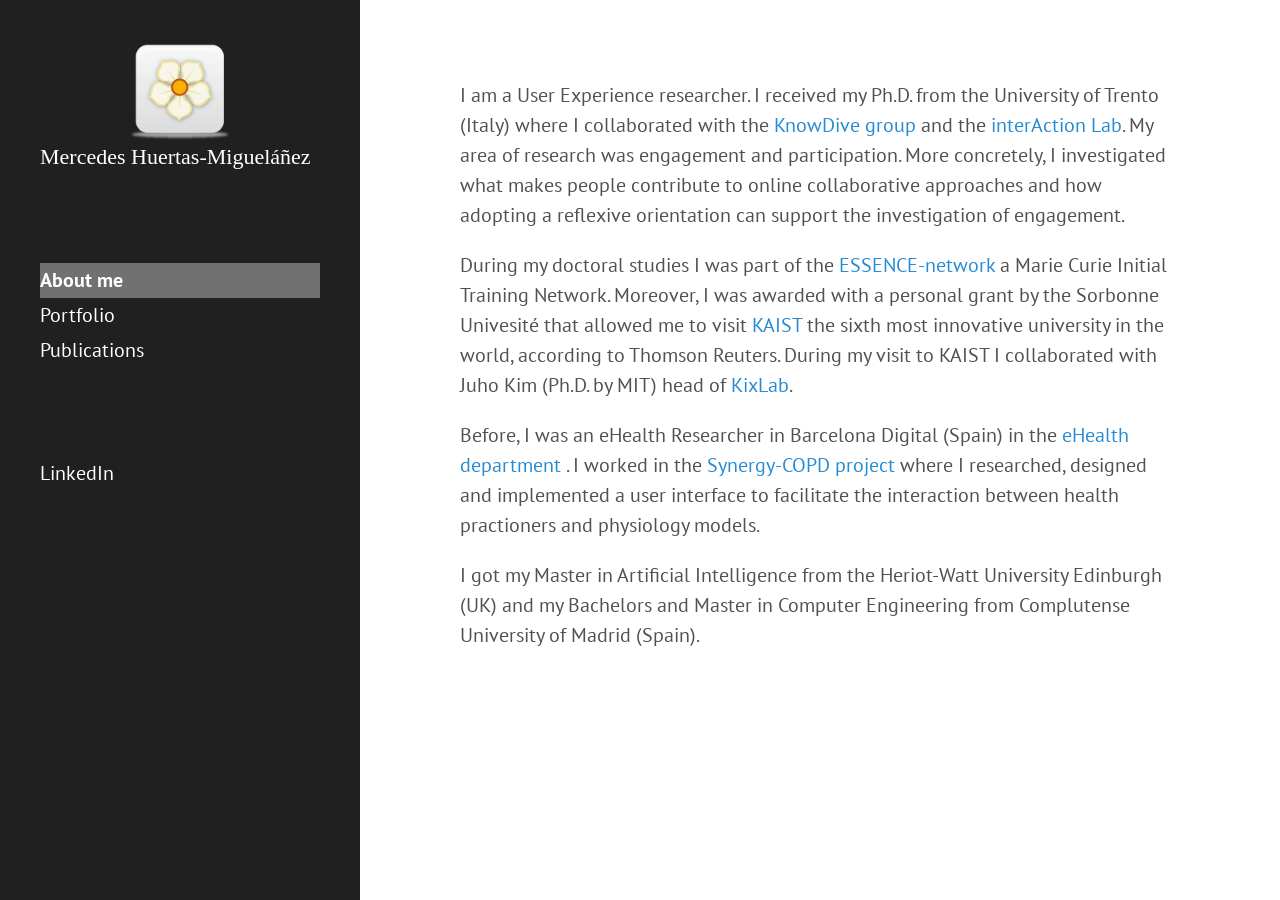
==== index.html @ 63ceecf5 "Update lists Update grammar & paper lists" ====
<!DOCTYPE html>
<html lang="en-us">

  <head>
  <link href="http://gmpg.org/xfn/11" rel="profile">
  <meta http-equiv="X-UA-Compatible" content="IE=edge">
  <meta http-equiv="content-type" content="text/html; charset=utf-8">

  <!-- Enable responsiveness on mobile devices-->
  <meta name="viewport" content="width=device-width, initial-scale=1.0, maximum-scale=1">

  <title>
    
      Mercedes Huertas-Migueláñez &middot; Personal Webpage
    
  </title>

  <!-- CSS -->
  <link rel="stylesheet" href="/public/css/poole.css">
  <link rel="stylesheet" href="/public/css/syntax.css">
  <link rel="stylesheet" href="/public/css/hyde.css">
  <link rel="stylesheet" href="/public/css/mystyle.css">
  <link rel="stylesheet" href="http://fonts.googleapis.com/css?family=PT+Sans:400,400italic,700|Abril+Fatface">

  <!-- Icons -->
  <link rel="apple-touch-icon-precomposed" sizes="144x144" href="/public/apple-touch-icon-144-precomposed.png">
  <link rel="shortcut icon" href="/public/favicon.ico">

  <!-- RSS -->
  <link rel="alternate" type="application/rss+xml" title="RSS" href="/atom.xml">
  <link rel="icon" type="image/png" sizes="32x32" href="Magnolia-icon.png">
</head>


  <body>

    <div class="sidebar">
      <div class="container">
        
        <div class="sidebar-about">
       <!--   <br>      
        <br>
        <br> 
          <a href="#" class="image avatar"><img src="Magnolia-icon.png" alt="" /></a>-->
          <img src="Magnolia-icon.png" alt="mobile app" style="width:100px;height:100px; margin: auto;">
          <!--<h3>-->
            Mercedes Huertas-Migueláñez
          <!--</h3>-->

        </div>
        <br>      
        <br>
        <br>

        <nav class="sidebar-nav">
          <a class="sidebar-nav-item active" href="/">About me</a>
          
          <a class="sidebar-nav-item" href="/portfolio/">Portfolio</a>
        
          <a class="sidebar-nav-item" href="/papers/">Publications</a>
    
        <br>      
        <br>
        <br>

         <a href="https://bit.ly/2Ie0pxe">LinkedIn</a>
          <!--<a class="sidebar-nav-item" href="https://github.com/paulachocron">GitHub</a> -->
          <!-- <span class="sidebar-nav-item">Currently v2.1.0</span> -->
        </nav>

        <!-- <p>&copy; 2018. All rights reserved.</p> -->
      </div>
    </div>
  
    <!--<h1 class="page-title" style="text-align: center; text-decoration: underline; text-underline-position: under"> About me</h1>-->
    <div class="content container">
      <p>I am a User Experience researcher. I received my Ph.D. from the University of Trento (Italy) where I collaborated with the  <a href="http://knowdive.disi.unitn.it/">KnowDive group</a> and the  <a href="http://interaction.disi.unitn.it/")>interAction Lab</a>. My area of research was engagement and participation. More concretely, I investigated what makes people contribute to online collaborative approaches and how adopting a reflexive orientation can support the investigation of engagement.</p>

      <p>During my doctoral studies I was part of the <a href="https://www.essence-network.com/">ESSENCE-network</a> a Marie Curie Initial Training Network. Moreover, I was awarded with a personal grant by the Sorbonne Univesité that allowed me to visit <a href="https://www.kaist.ac.kr/html/en/">KAIST</a> the sixth most innovative university in the world, according to Thomson Reuters. During my visit to KAIST I collaborated with Juho Kim (Ph.D. by MIT) head of <a href="https://www.kixlab.org/">KixLab</a>.</p>
  
      <p>Before, I was an eHealth Researcher in Barcelona Digital (Spain) in the <a href="https://eurecat.org/en/field-of-knowledge/ehealth/">eHealth department </a>. I worked in the <a href="https://eurecat.org/en/portfolio-items/synergy-copd/">Synergy-COPD project</a> where I researched, designed and implemented a user interface to facilitate the interaction between health practioners and physiology models.</p>

      <p>I got my Master in Artificial Intelligence from the Heriot-Watt University Edinburgh (UK) and my Bachelors and Master in Computer Engineering from Complutense University of Madrid (Spain).</p>

      <!--
      <p>To contact me, write me an email to mmercedeshuertas at gmail dot com</p>
      -->

    </div>
  
  </body>
</html>
---- public/css/poole.css ----
/*
 *                        ___
 *                       /\_ \
 *  _____     ___     ___\//\ \      __
 * /\ '__`\  / __`\  / __`\\ \ \   /'__`\
 * \ \ \_\ \/\ \_\ \/\ \_\ \\_\ \_/\  __/
 *  \ \ ,__/\ \____/\ \____//\____\ \____\
 *   \ \ \/  \/___/  \/___/ \/____/\/____/
 *    \ \_\
 *     \/_/
 *
 * Designed, built, and released under MIT license by @mdo. Learn more at
 * https://github.com/poole/poole.
 */


/*
 * Contents
 *
 * Body resets
 * Custom type
 * Messages
 * Container
 * Masthead
 * Posts and pages
 * Pagination
 * Reverse layout
 * Themes
 */


/*
 * Body resets
 *
 * Update the foundational and global aspects of the page.
 */

* {
  -webkit-box-sizing: border-box;
     -moz-box-sizing: border-box;
          box-sizing: border-box;
}

html,
body {
  margin: 0;
  padding: 0;
}

html {
  font-family: "Helvetica Neue", Helvetica, Arial, sans-serif;
  font-size: 16px;
  line-height: 1.5;
}
@media (min-width: 38em) {
  html {
    font-size: 20px;
  }
}

body {
  color: #515151;
  background-color: #fff;
  -webkit-text-size-adjust: 100%;
      -ms-text-size-adjust: 100%;
}

/* No `:visited` state is required by default (browsers will use `a`) */
a {
  color: #268bd2;
  text-decoration: none;
}
a strong {
  color: inherit;
}
/* `:focus` is linked to `:hover` for basic accessibility */
a:hover,
a:focus {
  text-decoration: underline;
}

/* Headings */
h1, h2, h3, h4, h5, h6 {
  margin-bottom: .5rem;
  font-weight: bold;
  line-height: 1.25;
  color: #313131;
  text-rendering: optimizeLegibility;
}
h1 {
  font-size: 2rem;
}
h2 {
  margin-top: 1rem;
  font-size: 1.5rem;
}
h3 {
  margin-top: 1.5rem;
  font-size: 1.25rem;
}
h4, h5, h6 {
  margin-top: 1rem;
  font-size: 1rem;
}

/* Body text */
p {
  margin-top: 0;
  margin-bottom: 1rem;
}

strong {
  color: #303030;
}


/* Lists */
ul, ol, dl {
  margin-top: 0;
  margin-bottom: 1rem;
}

dt {
  font-weight: bold;
}
dd {
  margin-bottom: .5rem;
}

/* Misc */
hr {
  position: relative;
  margin: 1.5rem 0;
  border: 0;
  border-top: 1px solid #eee;
  border-bottom: 1px solid #fff;
}

abbr {
  font-size: 85%;
  font-weight: bold;
  color: #555;
  text-transform: uppercase;
}
abbr[title] {
  cursor: help;
  border-bottom: 1px dotted #e5e5e5;
}

/* Code */
code,
pre {
  font-family: Menlo, Monaco, "Courier New", monospace;
}
code {
  padding: .25em .5em;
  font-size: 85%;
  color: #bf616a;
  background-color: #f9f9f9;
  border-radius: 3px;
}
pre {
  display: block;
  margin-top: 0;
  margin-bottom: 1rem;
  padding: 1rem;
  font-size: .8rem;
  line-height: 1.4;
  white-space: pre;
  white-space: pre-wrap;
  word-break: break-all;
  word-wrap: break-word;
  background-color: #f9f9f9;
}
pre code {
  padding: 0;
  font-size: 100%;
  color: inherit;
  background-color: transparent;
}

/* Pygments via Jekyll */
.highlight {
  margin-bottom: 1rem;
  border-radius: 4px;
}
.highlight pre {
  margin-bottom: 0;
}

/* Gist via GitHub Pages */
.gist .gist-file {
  font-family: Menlo, Monaco, "Courier New", monospace !important;
}
.gist .markdown-body {
  padding: 15px;
}
.gist pre {
  padding: 0;
  background-color: transparent;
}
.gist .gist-file .gist-data {
  font-size: .8rem !important;
  line-height: 1.4;
}
.gist code {
  padding: 0;
  color: inherit;
  background-color: transparent;
  border-radius: 0;
}

/* Quotes */
blockquote {
  padding: .5rem 1rem;
  margin: .8rem 0;
  color: #7a7a7a;
  border-left: .25rem solid #e5e5e5;
}
blockquote p:last-child {
  margin-bottom: 0;
}
@media (min-width: 30em) {
  blockquote {
    padding-right: 5rem;
    padding-left: 1.25rem;
  }
}

img {
  display: block;
  max-width: 100%;
  margin: 0 0 1rem;
  border-radius: 5px;
}

/* Tables */
table {
  margin-bottom: 1rem;
  width: 100%;
  border: 1px solid #e5e5e5;
  border-collapse: collapse;
}
td,
th {
  padding: .25rem .5rem;
  border: 1px solid #e5e5e5;
}
tbody tr:nth-child(odd) td,
tbody tr:nth-child(odd) th {
  background-color: #f9f9f9;
}


/*
 * Custom type
 *
 * Extend paragraphs with `.lead` for larger introductory text.
 */

.lead {
  font-size: 1.25rem;
  font-weight: 300;
}


/*
 * Messages
 *
 * Show alert messages to users. You may add it to single elements like a `<p>`,
 * or to a parent if there are multiple elements to show.
 */

.message {
  margin-bottom: 1rem;
  padding: 1rem;
  color: #717171;
  background-color: #f9f9f9;
}


/*
 * Container
 *
 * Center the page content.
 */

.container {
  max-width: 38rem;
  padding-left:  1rem;
  padding-right: 1rem;
  margin-left:  auto;
  margin-right: auto;
}


/*
 * Masthead
 *
 * Super small header above the content for site name and short description.
 */

.masthead {
  padding-top:    1rem;
  padding-bottom: 1rem;
  margin-bottom: 3rem;
}
.masthead-title {
  margin-top: 0;
  margin-bottom: 0;
  color: #505050;
}
.masthead-title a {
  color: #505050;
}
.masthead-title small {
  font-size: 75%;
  font-weight: 400;
  color: #c0c0c0;
  letter-spacing: 0;
}


/*
 * Posts and pages
 *
 * Each post is wrapped in `.post` and is used on default and post layouts. Each
 * page is wrapped in `.page` and is only used on the page layout.
 */

.page,
.post {
  margin-bottom: 4em;
}

/* Blog post or page title */
.page-title,
.post-title,
.post-title a {
  color: #303030;
}
.page-title,
.post-title {
  margin-top: 0;
}

/* Meta data line below post title */
.post-date {
  display: block;
  margin-top: -.5rem;
  margin-bottom: 1rem;
  color: #9a9a9a;
}

/* Related posts */
.related {
  padding-top: 2rem;
  padding-bottom: 2rem;
  border-top: 1px solid #eee;
}
.related-posts {
  padding-left: 0;
  list-style: none;
}
.related-posts h3 {
  margin-top: 0;
}
.related-posts li small {
  font-size: 75%;
  color: #999;
}
.related-posts li a:hover {
  color: #268bd2;
  text-decoration: none;
}
.related-posts li a:hover small {
  color: inherit;
}


/*
 * Pagination
 *
 * Super lightweight (HTML-wise) blog pagination. `span`s are provide for when
 * there are no more previous or next posts to show.
 */

.pagination {
  overflow: hidden; /* clearfix */
  margin-left: -1rem;
  margin-right: -1rem;
  font-family: "PT Sans", Helvetica, Arial, sans-serif;
  color: #ccc;
  text-align: center;
}

/* Pagination items can be `span`s or `a`s */
.pagination-item {
  display: block;
  padding: 1rem;
  border: 1px solid #eee;
}
.pagination-item:first-child {
  margin-bottom: -1px;
}

/* Only provide a hover state for linked pagination items */
a.pagination-item:hover {
  background-color: #f5f5f5;
}

@media (min-width: 30em) {
  .pagination {
    margin: 3rem 0;
  }
  .pagination-item {
    float: left;
    width: 50%;
  }
  .pagination-item:first-child {
    margin-bottom: 0;
    border-top-left-radius:    4px;
    border-bottom-left-radius: 4px;
  }
  .pagination-item:last-child {
    margin-left: -1px;
    border-top-right-radius:    4px;
    border-bottom-right-radius: 4px;
  }
}
---- public/css/syntax.css ----
.highlight .hll { background-color: #ffc; }
.highlight .c { color: #999; } /* Comment */
.highlight .err { color: #a00; background-color: #faa } /* Error */
.highlight .k { color: #069; } /* Keyword */
.highlight .o { color: #555 } /* Operator */
.highlight .cm { color: #09f; font-style: italic } /* Comment.Multiline */
.highlight .cp { color: #099 } /* Comment.Preproc */
.highlight .c1 { color: #999; } /* Comment.Single */
.highlight .cs { color: #999; } /* Comment.Special */
.highlight .gd { background-color: #fcc; border: 1px solid #c00 } /* Generic.Deleted */
.highlight .ge { font-style: italic } /* Generic.Emph */
.highlight .gr { color: #f00 } /* Generic.Error */
.highlight .gh { color: #030; } /* Generic.Heading */
.highlight .gi { background-color: #cfc; border: 1px solid #0c0 } /* Generic.Inserted */
.highlight .go { color: #aaa } /* Generic.Output */
.highlight .gp { color: #009; } /* Generic.Prompt */
.highlight .gs { } /* Generic.Strong */
.highlight .gu { color: #030; } /* Generic.Subheading */
.highlight .gt { color: #9c6 } /* Generic.Traceback */
.highlight .kc { color: #069; } /* Keyword.Constant */
.highlight .kd { color: #069; } /* Keyword.Declaration */
.highlight .kn { color: #069; } /* Keyword.Namespace */
.highlight .kp { color: #069 } /* Keyword.Pseudo */
.highlight .kr { color: #069; } /* Keyword.Reserved */
.highlight .kt { color: #078; } /* Keyword.Type */
.highlight .m { color: #f60 } /* Literal.Number */
.highlight .s { color: #d44950 } /* Literal.String */
.highlight .na { color: #4f9fcf } /* Name.Attribute */
.highlight .nb { color: #366 } /* Name.Builtin */
.highlight .nc { color: #0a8; } /* Name.Class */
.highlight .no { color: #360 } /* Name.Constant */
.highlight .nd { color: #99f } /* Name.Decorator */
.highlight .ni { color: #999; } /* Name.Entity */
.highlight .ne { color: #c00; } /* Name.Exception */
.highlight .nf { color: #c0f } /* Name.Function */
.highlight .nl { color: #99f } /* Name.Label */
.highlight .nn { color: #0cf; } /* Name.Namespace */
.highlight .nt { color: #2f6f9f; } /* Name.Tag */
.highlight .nv { color: #033 } /* Name.Variable */
.highlight .ow { color: #000; } /* Operator.Word */
.highlight .w { color: #bbb } /* Text.Whitespace */
.highlight .mf { color: #f60 } /* Literal.Number.Float */
.highlight .mh { color: #f60 } /* Literal.Number.Hex */
.highlight .mi { color: #f60 } /* Literal.Number.Integer */
.highlight .mo { color: #f60 } /* Literal.Number.Oct */
.highlight .sb { color: #c30 } /* Literal.String.Backtick */
.highlight .sc { color: #c30 } /* Literal.String.Char */
.highlight .sd { color: #c30; font-style: italic } /* Literal.String.Doc */
.highlight .s2 { color: #c30 } /* Literal.String.Double */
.highlight .se { color: #c30; } /* Literal.String.Escape */
.highlight .sh { color: #c30 } /* Literal.String.Heredoc */
.highlight .si { color: #a00 } /* Literal.String.Interpol */
.highlight .sx { color: #c30 } /* Literal.String.Other */
.highlight .sr { color: #3aa } /* Literal.String.Regex */
.highlight .s1 { color: #c30 } /* Literal.String.Single */
.highlight .ss { color: #fc3 } /* Literal.String.Symbol */
.highlight .bp { color: #366 } /* Name.Builtin.Pseudo */
.highlight .vc { color: #033 } /* Name.Variable.Class */
.highlight .vg { color: #033 } /* Name.Variable.Global */
.highlight .vi { color: #033 } /* Name.Variable.Instance */
.highlight .il { color: #f60 } /* Literal.Number.Integer.Long */

.css .o,
.css .o + .nt,
.css .nt + .nt { color: #999; }
---- public/css/hyde.css ----
/*
 *  __                  __
 * /\ \                /\ \
 * \ \ \___   __  __   \_\ \     __
 *  \ \  _ `\/\ \/\ \  /'_` \  /'__`\
 *   \ \ \ \ \ \ \_\ \/\ \_\ \/\  __/
 *    \ \_\ \_\/`____ \ \___,_\ \____\
 *     \/_/\/_/`/___/> \/__,_ /\/____/
 *                /\___/
 *                \/__/
 *
 * Designed, built, and released under MIT license by @mdo. Learn more at
 * https://github.com/poole/hyde.
 */


/*
 * Contents
 *
 * Global resets
 * Sidebar
 * Container
 * Reverse layout
 * Themes
 */


/*
 º* Global resets
 *
 * Update the foundational and global aspects of the page.
 */

html {
  font-family: "PT Sans", Helvetica, Arial, sans-serif;
}
@media (min-width: 48em) {
  html {
    font-size: 16px;
  }
}
@media (min-width: 58em) {
  html {
    font-size: 20px;
  }
}


/*
 * Sidebar
 *
 * Flexible banner for housing site name, intro, and "footer" content. Starts
 * out above content in mobile and later moves to the side with wider viewports.
 */

.sidebar {
  text-align: center;
  padding: 2rem 1rem;
  color: #fff;
  background-color: #202020;
}
@media (min-width: 48em) {
  .sidebar {
    position: fixed;
    top: 0;
    left: 0;
    bottom: 0;
    width: 18rem;
    text-align: left;
  }
}

/* Sidebar links */
.sidebar a {
  color: #fff;
}

/* About section */
.sidebar-about {
  color: #fff;
  margin-top: 0;
  font-family: serif;
  font-size: 1.10rem;
}

/* Sidebar nav */
.sidebar-nav {
  margin-bottom: 1rem;
  margin-left: 0rem;
}
.sidebar-nav-item {
  display: block;
  line-height: 1.75;
font-size: 1rem;
}
a.sidebar-nav-item:hover,
a.sidebar-nav-item:focus {
  text-decoration: underline;
}
.sidebar-nav-item.active {
  font-weight: bold;
}

/* Sticky sidebar
 *
 * Add the `sidebar-sticky` class to the sidebar's container to affix it the
 * contents to the bottom of the sidebar in tablets and up.
 */

@media (min-width: 48em) {
  .sidebar-sticky {
    position: absolute;
    right:  1rem;
    bottom: 1rem;
    left:   1rem;
  }
}

/* Image */

  .image {
    border-radius: 0.35em;
    border: 0;
    display: inline-block;
    position: relative;
  }

    .image:before {
      -moz-transition: opacity 0.2s ease-in-out;
      -webkit-transition: opacity 0.2s ease-in-out;
      -o-transition: opacity 0.2s ease-in-out;
      -ms-transition: opacity 0.2s ease-in-out;
      transition: opacity 0.2s ease-in-out;
      background: url("images/overlay.png");
      border-radius: 0.35em;
      content: '';
      display: block;
      height: 100%;
      left: 0;
      opacity: 0.5;
      position: absolute;
      top: 0;
      width: 100%;
    }

    .image.thumb {
      text-align: center;
    }

      .image.thumb:after {
        -moz-transition: opacity 0.2s ease-in-out;
        -webkit-transition: opacity 0.2s ease-in-out;
        -o-transition: opacity 0.2s ease-in-out;
        -ms-transition: opacity 0.2s ease-in-out;
        transition: opacity 0.2s ease-in-out;
        border-radius: 0.35em;
        border: solid 3px rgba(255, 255, 255, 0.5);
        color: #fff;
        content: 'View';
        display: inline-block;
        font-size: 0.8em;
        font-weight: 400;
        left: 50%;
        line-height: 2.25em;
        margin: -1.25em 0 0 -3em;
        opacity: 0;
        padding: 0 1.5em;
        position: absolute;
        text-align: center;
        text-decoration: none;
        top: 50%;
        white-space: nowrap;
      }

      .image.thumb:hover:after {
        opacity: 1.0;
      }

      .image.thumb:hover:before {
        background: url("images/overlay.png"), url("images/overlay.png");
        opacity: 1.0;
      }

    .image img {
      border-radius: 0.35em;
      display: block;
    }

    .image.left {
      float: left;
      margin: 0 1.5em 1em 0;
      top: 0.25em;
    }

    .image.right {
      float: right;
      margin: 0 0 1em 1.5em;
      top: 0.25em;
    }

    .image.left, .image.right {
      max-width: 40%;
    }

      .image.left img, .image.right img {
        width: 100%;
      }

    .image.fit, .excerpt img {
      display: block;
      margin: 0 0 2em 0;
      width: 100%;
    }

      .image.fit img {
        width: 100%;
      }

    .image.avatar {
      border-radius: 100%;
    }

      .image.avatar:before {
        display: none;
      }

      .image.avatar img {
        border-radius: 100%;
        width: 100%;
      }


/* Container
 *
 * Align the contents of the site above the proper threshold with some margin-fu
 * with a 25%-wide `.sidebar`.
 */

.content {
  padding-top:    4rem;
  padding-bottom: 4rem;
}

@media (min-width: 48em) {
  .content {
    max-width: 38rem;
    margin-left: 20rem;
    margin-right: 2rem;
  }
}

@media (min-width: 64em) {
  .content {
    margin-left: 22rem;
    margin-right: 4rem;
  }
}


/*
 * Reverse layout
 *
 * Flip the orientation of the page by placing the `.sidebar` on the right.
 */

@media (min-width: 48em) {
  .layout-reverse .sidebar {
    left: auto;
    right: 0;
  }
  .layout-reverse .content {
    margin-left: 2rem;
    margin-right: 20rem;
  }
}

@media (min-width: 64em) {
  .layout-reverse .content {
    margin-left: 4rem;
    margin-right: 22rem;
  }
}



/*
 * Themes
 *
 * As of v1.1, Hyde includes optional themes to color the sidebar and links
 * within blog posts. To use, add the class of your choosing to the `body`.
 */

/* Base16 (http://chriskempson.github.io/base16/#default) */

/* Red */
.theme-base-08 .sidebar {
  background-color: #ac4142;
}
.theme-base-08 .content a,
.theme-base-08 .related-posts li a:hover {
  color: #ac4142;
}

/* Orange */
.theme-base-09 .sidebar {
  background-color: #d28445;
}
.theme-base-09 .content a,
.theme-base-09 .related-posts li a:hover {
  color: #d28445;
}

/* Yellow */
.theme-base-0a .sidebar {
  background-color: #f4bf75;
}
.theme-base-0a .content a,
.theme-base-0a .related-posts li a:hover {
  color: #f4bf75;
}

/* Green */
.theme-base-0b .sidebar {
  background-color: #90a959;
}
.theme-base-0b .content a,
.theme-base-0b .related-posts li a:hover {
  color: #90a959;
}

/* Cyan */
.theme-base-0c .sidebar {
  background-color: #75b5aa;
}
.theme-base-0c .content a,
.theme-base-0c .related-posts li a:hover {
  color: #75b5aa;
}

/* Blue */
.theme-base-0d .sidebar {
  background-color: #6a9fb5;
}
.theme-base-0d .content a,
.theme-base-0d .related-posts li a:hover {
  color: #6a9fb5;
}

/* Magenta */
.theme-base-0e .sidebar {
  background-color: #aa759f;
}
.theme-base-0e .content a,
.theme-base-0e .related-posts li a:hover {
  color: #aa759f;
}

/* Brown */
.theme-base-0f .sidebar {
  background-color: #8f5536;
}
.theme-base-0f .content a,
.theme-base-0f .related-posts li a:hover {
  color: #8f5536;
}
---- public/css/mystyle.css ----
* {box-sizing:border-box}

/* Slideshow container */
/*.slideshow-container {
  max-width: 500px;
  position: relative;
  margin: auto;
}*/

.slideshow-container {
  max-width: 700px;
  max-height: 400px;
  margin: 25px 10px;
  position: relative;
  margin: auto;
}

/* Hide the images by default */
.mySlides {
  display: none;
}
.mySlides2 {
  display: none;
}

/* Next & previous buttons */
.prev, .next {
  cursor: pointer;
  position: absolute;
  top: 50%;
  width: auto;
  margin-top: -22px;
  margin-left: -350px;
  padding: 16px;
  color: white;
  font-weight: bold;
  font-size: 18px;
  transition: 0.6s ease;
  border-radius: 0 3px 3px 0;
  user-select: none;
}

/* Position the "next button" to the right */
.next {
  right: 0;
  border-radius: 3px 0 0 3px;
}

/* On hover, add a black background color with a little bit see-through */
.prev:hover, .next:hover {
  background-color: rgba(0,0,0,0.8);
}

/* Caption text */
.text {
  color: #f2f2f2;
  font-size: 15px;
  padding: 8px 12px;
  position: absolute;
  bottom: 8px;
  width: 100%;
  text-align: center;
}

/* Number text (1/3 etc) */
.numbertext {
  color: #f2f2f2;
  font-size: 12px;
  padding: 8px 12px;
  position: absolute;
  top: 0;
}

/* The dots/bullets/indicators */
.dot {
  cursor: pointer;
  height: 15px;
  width: 15px;
  margin: 0 2px;
  background-color: #bbb;
  border-radius: 50%;
  display: inline-block;
  transition: background-color 0.6s ease;
}
.dot2 {
  cursor: pointer;
  height: 15px;
  width: 15px;
  margin: 0 2px;
  background-color: #bbb;
  border-radius: 50%;
  display: inline-block;
  transition: background-color 0.6s ease;
}

.active, .dot:hover {
  background-color: #717171;
}
.active, .dot2:hover {
  background-color: #717171;
}

/* Fading animation */
.fade {
  -webkit-animation-name: fade;
  -webkit-animation-duration: 1.5s;
  animation-name: fade;
  animation-duration: 1.5s;
}

@-webkit-keyframes fade {
  from {opacity: .4}
  to {opacity: 1}
}

@keyframes fade {
  from {opacity: .4}
  to {opacity: 1}
}
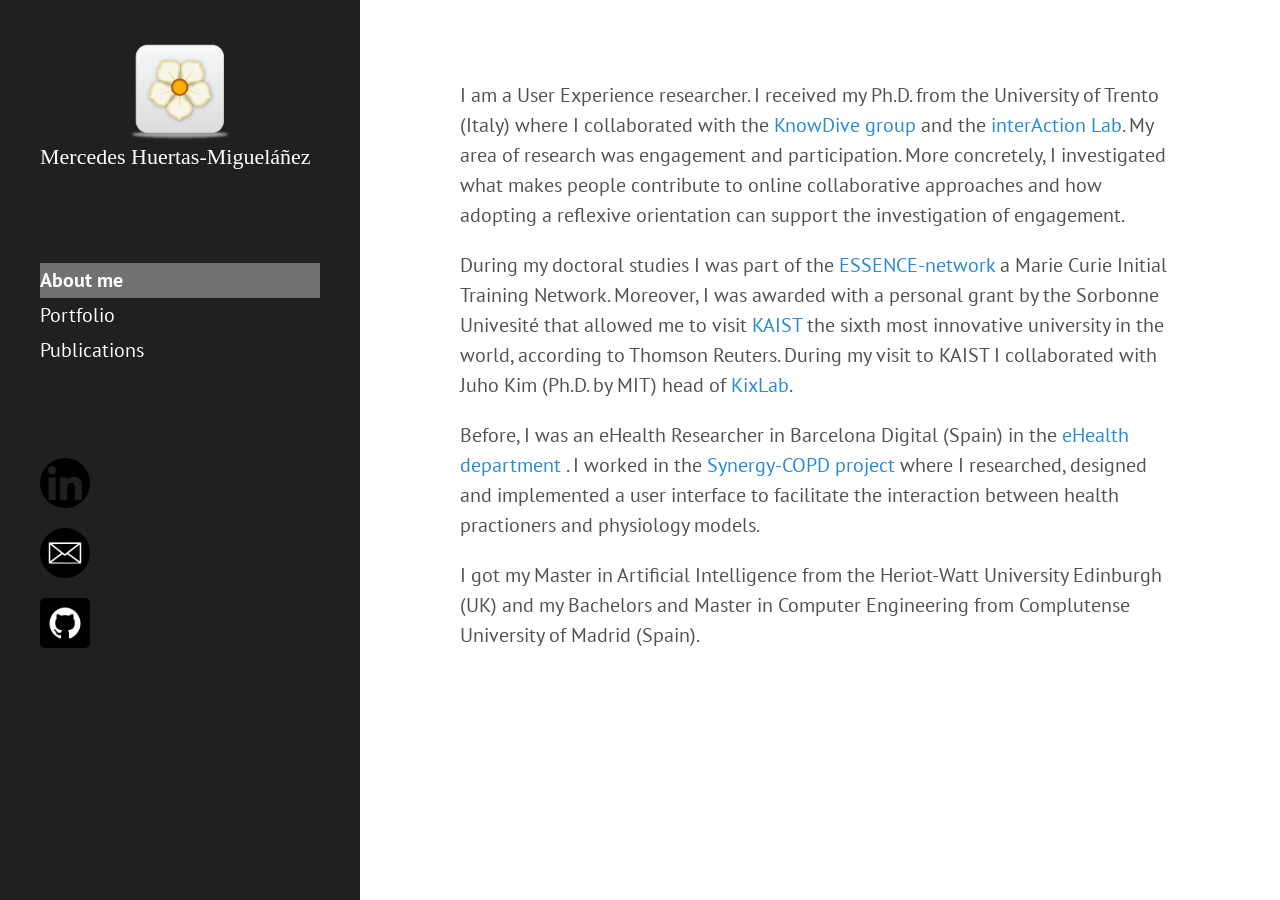
==== commit 575b48cb: "Icons Adding icons to my social networks" ====
--- a/index.html
+++ b/index.html
@@ -63,7 +63,9 @@
         <br>
         <br>
 
-         <a href="https://bit.ly/2Ie0pxe">LinkedIn</a>
+         <a href="https://bit.ly/2Ie0pxe"><img border="0" alt="LindedIn" src="linkedIcon.png" width="50" height="50"></a>
+        <a href="mailto:mmercedeshuertas@gmail.com?Subject=Contact%20me"><img border="0" alt="Email" src="emailicon.png" width="50" height="50"></a>
+        <a href="https://github.com/mmercedeshuertas"><img border="0" alt="Email" src="githubIcon.png" width="50" height="50"></a>
           <!--<a class="sidebar-nav-item" href="https://github.com/paulachocron">GitHub</a> -->
           <!-- <span class="sidebar-nav-item">Currently v2.1.0</span> -->
         </nav>
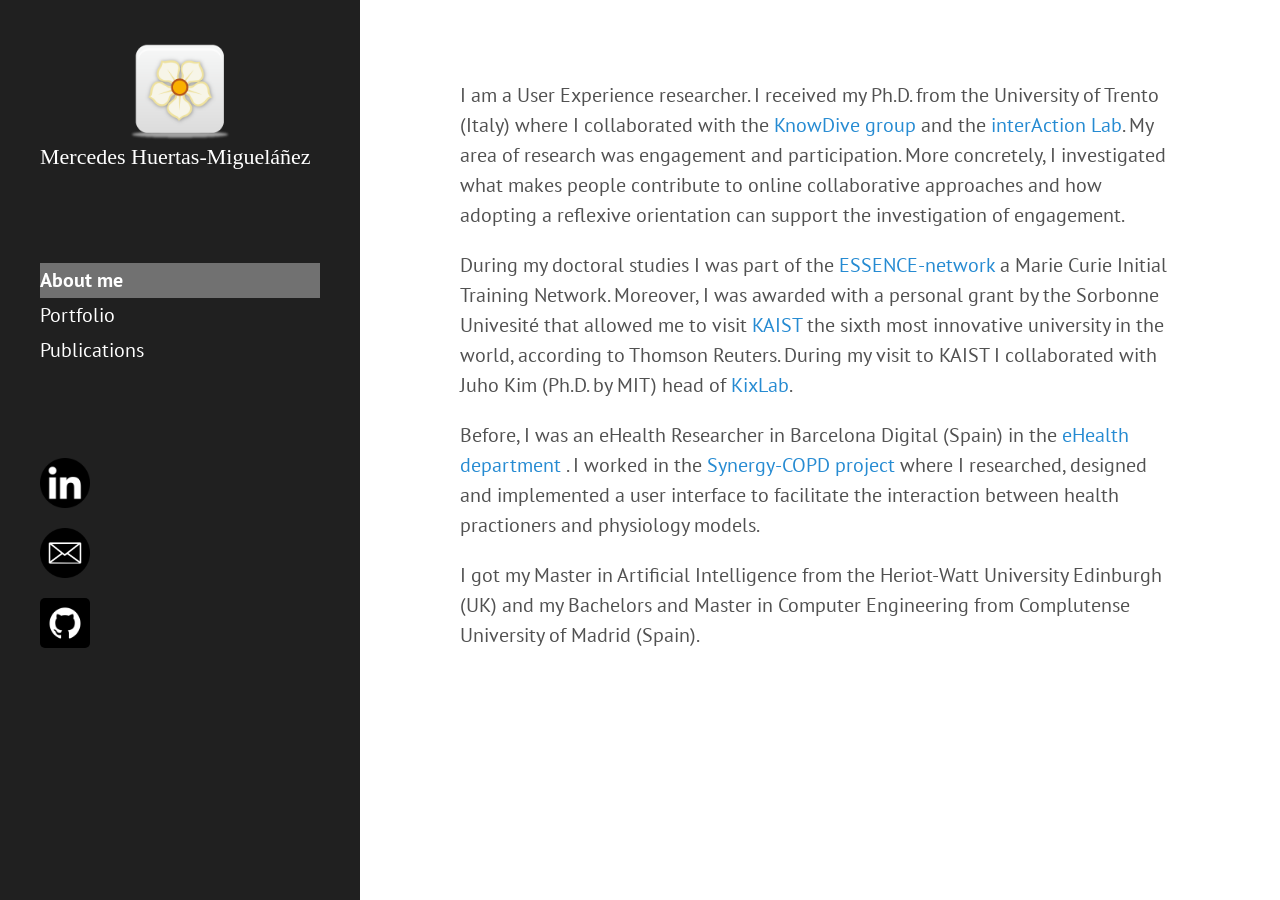
==== commit d51a87f3: "icon aligns new icons and align in same row" ====
--- a/index.html
+++ b/index.html
@@ -62,10 +62,11 @@
         <br>      
         <br>
         <br>
-
-         <a href="https://bit.ly/2Ie0pxe"><img border="0" alt="LindedIn" src="linkedIcon.png" width="50" height="50"></a>
-        <a href="mailto:mmercedeshuertas@gmail.com?Subject=Contact%20me"><img border="0" alt="Email" src="emailicon.png" width="50" height="50"></a>
-        <a href="https://github.com/mmercedeshuertas"><img border="0" alt="Email" src="githubIcon.png" width="50" height="50"></a>
+        <div>
+          <a href="https://bit.ly/2Ie0pxe"><img border="0" alt="LindedIn" src="LinkedInIcon.png" width="50" height="50"></a>
+          <a href="mailto:mmercedeshuertas@gmail.com?Subject=Contact%20me"><img border="0" alt="Email" src="emailicon.png" width="50" height="50"></a>
+          <a href="https://github.com/mmercedeshuertas"><img border="0" alt="Email" src="githubIcon.png" width="50" height="50"></a>
+        </div>
           <!--<a class="sidebar-nav-item" href="https://github.com/paulachocron">GitHub</a> -->
           <!-- <span class="sidebar-nav-item">Currently v2.1.0</span> -->
         </nav>
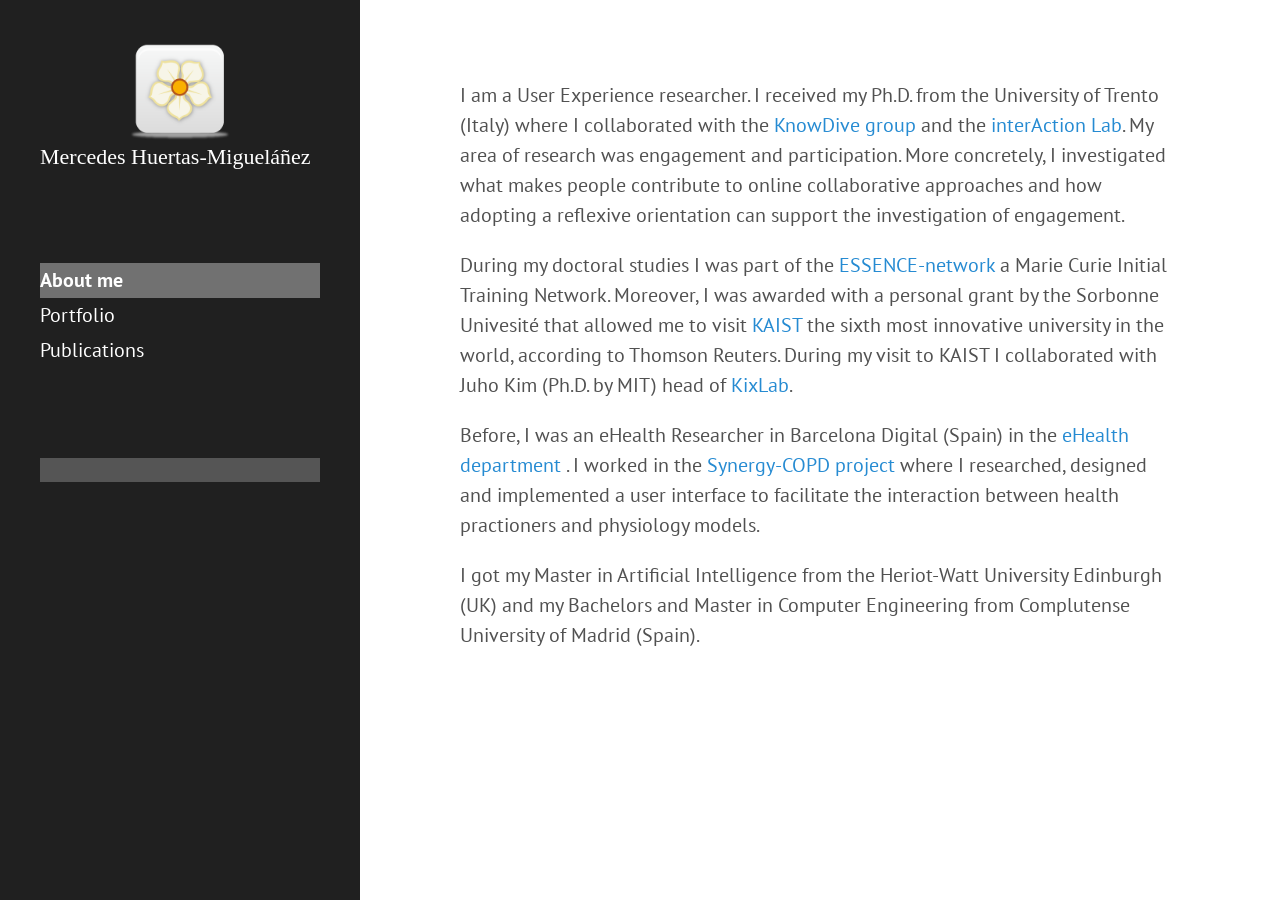
==== commit 2deaad96: "change icon tag icons were not showing in a row" ====
--- a/index.html
+++ b/index.html
@@ -62,10 +62,10 @@
         <br>      
         <br>
         <br>
-        <div>
-          <a href="https://bit.ly/2Ie0pxe"><img border="0" alt="LindedIn" src="LinkedInIcon.png" width="50" height="50"></a>
-          <a href="mailto:mmercedeshuertas@gmail.com?Subject=Contact%20me"><img border="0" alt="Email" src="emailicon.png" width="50" height="50"></a>
-          <a href="https://github.com/mmercedeshuertas"><img border="0" alt="Email" src="githubIcon.png" width="50" height="50"></a>
+        <div class="icon-bar">
+          <a href="https://bit.ly/2Ie0pxe"><i border="0" alt="LindedIn" src="LinkedInIcon.png" width="50" height="50"></i></a>
+          <a href="mailto:mmercedeshuertas@gmail.com?Subject=Contact%20me"><i border="0" alt="Email" src="emailicon.png" width="50" height="50"></i></a>
+          <a href="https://github.com/mmercedeshuertas"><i border="0" alt="Email" src="githubIcon.png" width="50" height="50"></i></a>
         </div>
           <!--<a class="sidebar-nav-item" href="https://github.com/paulachocron">GitHub</a> -->
           <!-- <span class="sidebar-nav-item">Currently v2.1.0</span> -->
--- a/public/css/hyde.css
+++ b/public/css/hyde.css
@@ -228,7 +228,31 @@
         border-radius: 100%;
         width: 100%;
       }
-
+/***icon bar */
+
+.icon-bar {
+  width: 100%;
+  background-color: #555;
+  overflow: auto;
+}
+
+.icon-bar a {
+  float: left;
+  width: 20%;
+  text-align: center;
+  padding: 12px 0;
+  transition: all 0.3s ease;
+  color: white;
+  font-size: 36px;
+}
+
+.icon-bar a:hover {
+  background-color: #000;
+}
+
+.active {
+  background-color: #4CAF50;
+}
 
 /* Container
  *
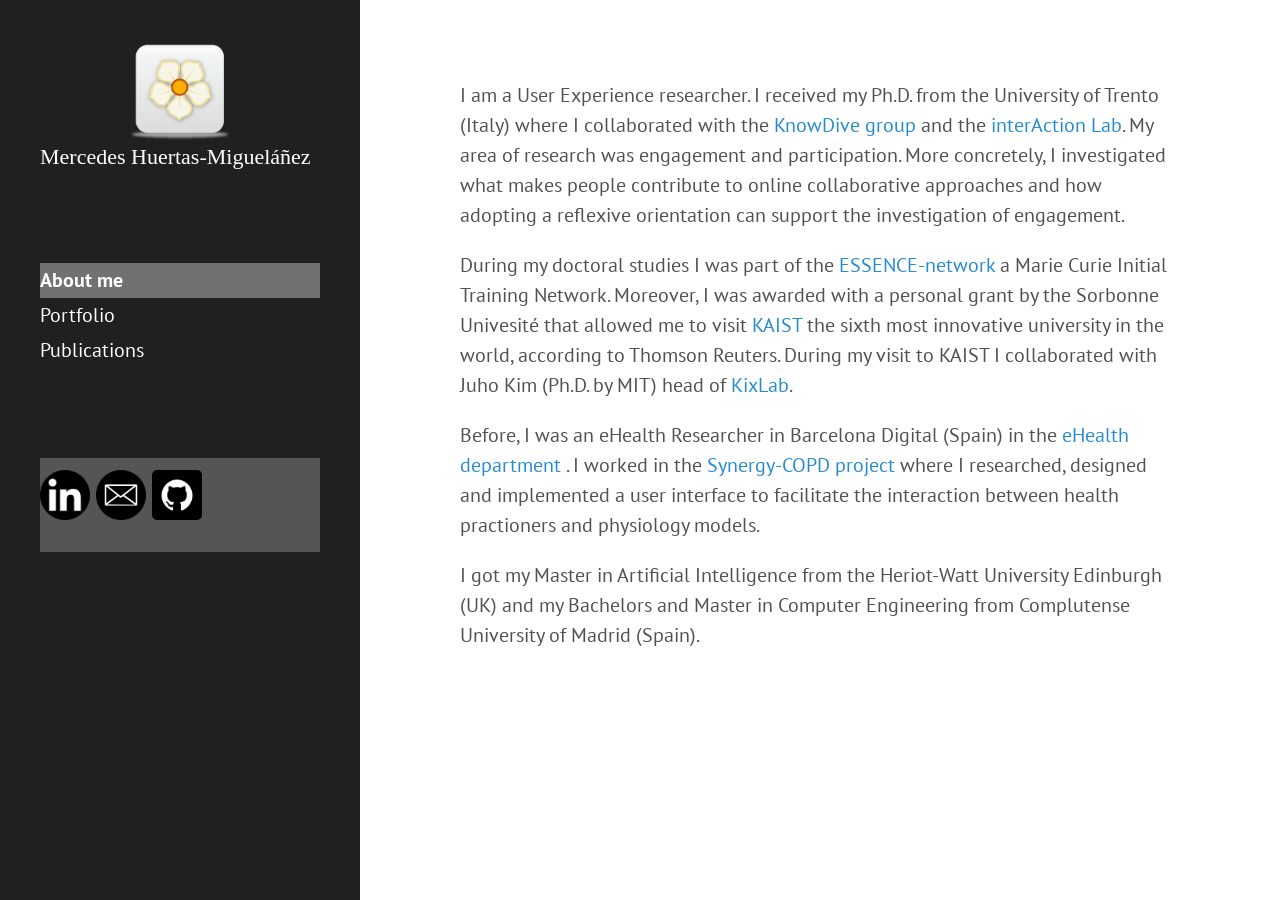
==== commit 43bbb6f5: "update icon bar" ====
--- a/index.html
+++ b/index.html
@@ -63,9 +63,9 @@
         <br>
         <br>
         <div class="icon-bar">
-          <a href="https://bit.ly/2Ie0pxe"><i border="0" alt="LindedIn" src="LinkedInIcon.png" width="50" height="50"></i></a>
-          <a href="mailto:mmercedeshuertas@gmail.com?Subject=Contact%20me"><i border="0" alt="Email" src="emailicon.png" width="50" height="50"></i></a>
-          <a href="https://github.com/mmercedeshuertas"><i border="0" alt="Email" src="githubIcon.png" width="50" height="50"></i></a>
+          <a href="https://bit.ly/2Ie0pxe"><img border="0" alt="LindedIn" src="LinkedInIcon.png" width="50" height="50"></a>
+          <a href="mailto:mmercedeshuertas@gmail.com?Subject=Contact%20me"><img border="0" alt="Email" src="emailicon.png" width="50" height="50"></a>
+          <a href="https://github.com/mmercedeshuertas"><img border="0" alt="Email" src="githubIcon.png" width="50" height="50"></a>
         </div>
           <!--<a class="sidebar-nav-item" href="https://github.com/paulachocron">GitHub</a> -->
           <!-- <span class="sidebar-nav-item">Currently v2.1.0</span> -->
--- a/public/css/hyde.css
+++ b/public/css/hyde.css
@@ -231,7 +231,7 @@
 /***icon bar */
 
 .icon-bar {
-  width: 100%;
+  width: auto;
   background-color: #555;
   overflow: auto;
 }
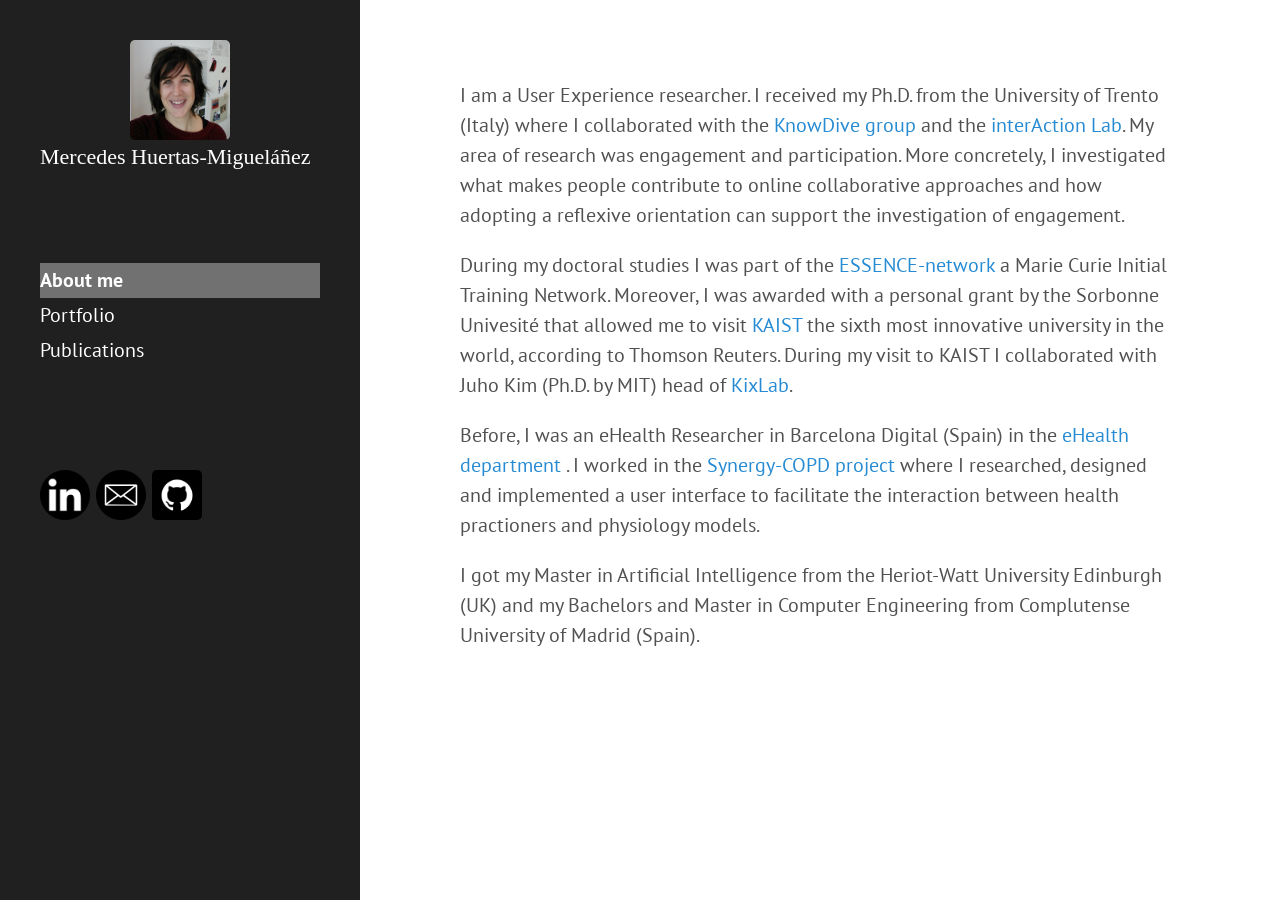
==== commit 1732afc6: "Update profile picture" ====
--- a/index.html
+++ b/index.html
@@ -42,7 +42,7 @@
         <br>
         <br> 
           <a href="#" class="image avatar"><img src="Magnolia-icon.png" alt="" /></a>-->
-          <img src="Magnolia-icon.png" alt="mobile app" style="width:100px;height:100px; margin: auto;">
+          <img src="Profile_Feb_Smaller.jpg" alt="mobile app" style="width:100px;height:100px; margin: auto;">
           <!--<h3>-->
             Mercedes Huertas-Migueláñez
           <!--</h3>-->
--- a/public/css/hyde.css
+++ b/public/css/hyde.css
@@ -232,8 +232,9 @@
 
 .icon-bar {
   width: auto;
-  background-color: #555;
+  background-color: #202020;
   overflow: auto;
+  align-items: center;
 }
 
 .icon-bar a {
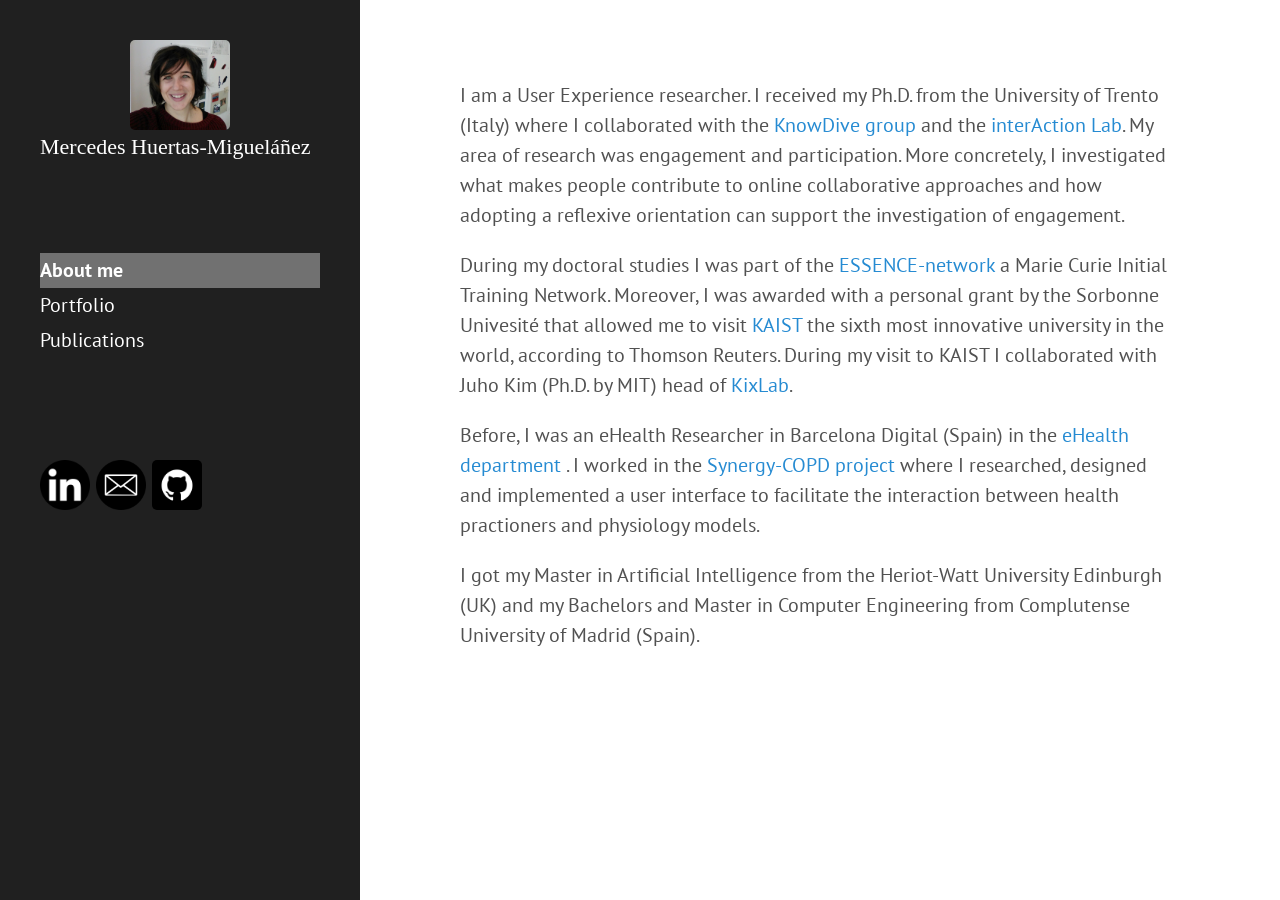
==== commit c6d8e926: "Adjust dimensions of profile picture" ====
--- a/index.html
+++ b/index.html
@@ -42,7 +42,7 @@
         <br>
         <br> 
           <a href="#" class="image avatar"><img src="Magnolia-icon.png" alt="" /></a>-->
-          <img src="Profile_Feb_Smaller.jpg" alt="mobile app" style="width:100px;height:100px; margin: auto;">
+          <img src="Profile_Feb_Smaller.jpg" alt="mobile app" style="width:100px;height:90px; margin: auto;">
           <!--<h3>-->
             Mercedes Huertas-Migueláñez
           <!--</h3>-->
